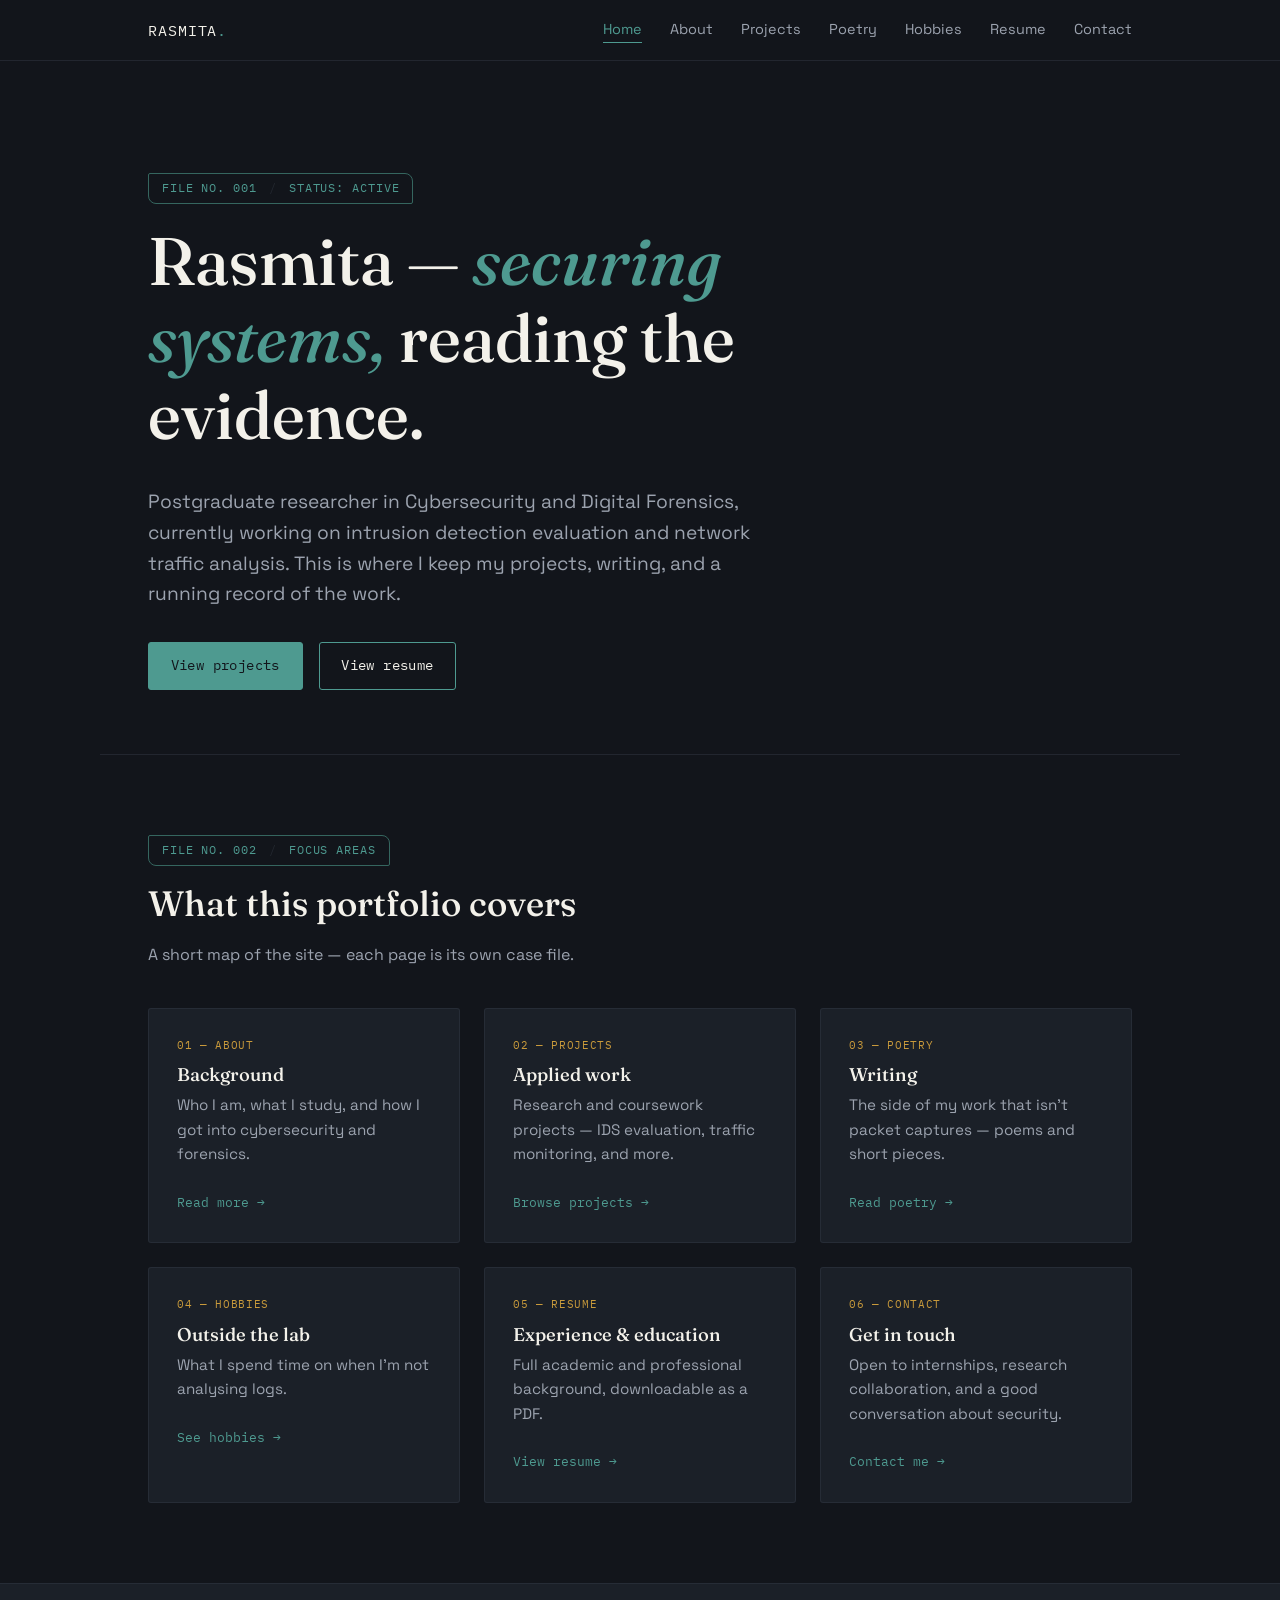
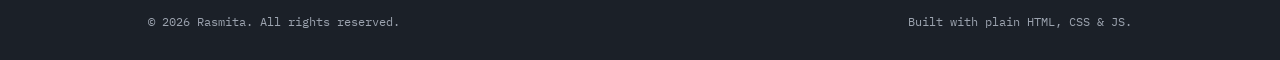
==== index.html @ 327a0df4 "Initial Commit" ====
<!DOCTYPE html>
<html lang="en">
<head>
  <meta charset="UTF-8">
  <meta name="viewport" content="width=device-width, initial-scale=1.0">
  <title>Rasmita — Cybersecurity & Digital Forensics</title>
  <meta name="description" content="Portfolio of Rasmita — postgraduate researcher in cybersecurity and digital forensics. Projects, writing, and background.">
  <link rel="icon" type="image/x-icon" href="favicon/favicon.ico">
  <link rel="stylesheet" href="css/style.css">
</head>
<body>

  <header class="site-header">
    <div class="wrap">
      <a href="index.html" class="logo-mark">RASMITA<span>.</span></a>
      <button class="nav-toggle" aria-expanded="false" aria-controls="nav-links">Menu</button>
      <ul class="nav-links" id="nav-links">
        <li><a href="index.html" aria-current="page">Home</a></li>
        <li><a href="about.html">About</a></li>
        <li><a href="projects.html">Projects</a></li>
        <li><a href="poetry.html">Poetry</a></li>
        <li><a href="hobbies.html">Hobbies</a></li>
        <li><a href="resume.html">Resume</a></li>
        <li><a href="contact.html">Contact</a></li>
      </ul>
    </div>
  </header>

  <main>
    <section class="hero wrap">
      <div class="case-tab">FILE NO. 001 <span class="divider">/</span> STATUS: ACTIVE</div>
      <h1>Rasmita — <em>securing systems,</em> reading the evidence.</h1>
      <p class="lede">
        Postgraduate researcher in Cybersecurity and Digital Forensics, currently working on intrusion
        detection evaluation and network traffic analysis. This is where I keep my projects, writing,
        and a running record of the work.
      </p>
      <div class="hero-actions">
        <a href="projects.html" class="btn btn-primary">View projects</a>
        <a href="resume.html" class="btn btn-ghost">View resume</a>
      </div>
    </section>

    <section class="section wrap">
      <div class="section-head reveal">
        <div class="case-tab">FILE NO. 002 <span class="divider">/</span> FOCUS AREAS</div>
        <h2>What this portfolio covers</h2>
        <p>A short map of the site — each page is its own case file.</p>
      </div>
      <div class="grid">
        <div class="card reveal">
          <div class="meta">01 — About</div>
          <h3>Background</h3>
          <p>Who I am, what I study, and how I got into cybersecurity and forensics.</p>
          <a href="about.html" class="card-link">Read more →</a>
        </div>
        <div class="card reveal">
          <div class="meta">02 — Projects</div>
          <h3>Applied work</h3>
          <p>Research and coursework projects — IDS evaluation, traffic monitoring, and more.</p>
          <a href="projects.html" class="card-link">Browse projects →</a>
        </div>
        <div class="card reveal">
          <div class="meta">03 — Poetry</div>
          <h3>Writing</h3>
          <p>The side of my work that isn't packet captures — poems and short pieces.</p>
          <a href="poetry.html" class="card-link">Read poetry →</a>
        </div>
        <div class="card reveal">
          <div class="meta">04 — Hobbies</div>
          <h3>Outside the lab</h3>
          <p>What I spend time on when I'm not analysing logs.</p>
          <a href="hobbies.html" class="card-link">See hobbies →</a>
        </div>
        <div class="card reveal">
          <div class="meta">05 — Resume</div>
          <h3>Experience & education</h3>
          <p>Full academic and professional background, downloadable as a PDF.</p>
          <a href="resume.html" class="card-link">View resume →</a>
        </div>
        <div class="card reveal">
          <div class="meta">06 — Contact</div>
          <h3>Get in touch</h3>
          <p>Open to internships, research collaboration, and a good conversation about security.</p>
          <a href="contact.html" class="card-link">Contact me →</a>
        </div>
      </div>
    </section>
  </main>

  <footer class="site-footer">
    <div class="wrap">
      <span>&copy; <span id="year"></span> Rasmita. All rights reserved.</span>
      <span>Built with plain HTML, CSS & JS.</span>
    </div>
  </footer>

  <script src="js/script.js"></script>
</body>
</html>
---- css/style.css ----
/* ======================================================================
   RASMITA — PORTFOLIO STYLESHEET
   Theme: "Case File" — a nod to forensics/investigation work, paired with
   a warm editorial serif for the creative side (poetry/hobbies).
   Edit the tokens in :root to re-theme the whole site from one place.
   ====================================================================== */

@import url('https://fonts.googleapis.com/css2?family=Fraunces:ital,opsz,wght@0,9..144,400;0,9..144,500;0,9..144,600;1,9..144,500&family=Space+Grotesk:wght@400;500;700&family=IBM+Plex+Mono:wght@400;500&display=swap');

:root {
  /* ---- Color tokens ---- */
  --ink: #12151B;          /* primary background */
  --ink-soft: #1B2028;      /* card / raised surface on dark */
  --paper: #F6F2E9;         /* warm background for creative pages */
  --paper-dim: #ECE5D5;     /* paper surface / card */
  --line: #33394480;        /* hairline on dark */
  --line-paper: #D9CFB8;    /* hairline on paper */
  --teal: #4E9A90;          /* primary accent */
  --teal-dim: #35665F;
  --amber: #C99A3B;         /* secondary / stamp accent */
  --text-hi: #F3F1EA;       /* high-contrast text on dark */
  --text-lo: #9CA3AF;       /* muted text on dark */
  --text-ink: #23262B;      /* body text on paper */
  --text-ink-muted: #5B5647;

  /* ---- Type tokens ---- */
  --font-display: 'Fraunces', Georgia, serif;
  --font-body: 'Space Grotesk', 'Segoe UI', sans-serif;
  --font-mono: 'IBM Plex Mono', 'Courier New', monospace;

  /* ---- Layout tokens ---- */
  --max-width: 1080px;
  --gutter: clamp(1.25rem, 4vw, 3rem);
  --radius: 3px;
}

/* ======================================================================
   RESET
   ====================================================================== */
*, *::before, *::after { box-sizing: border-box; }
html { scroll-behavior: smooth; }
body {
  margin: 0;
  background: var(--ink);
  color: var(--text-hi);
  font-family: var(--font-body);
  font-size: 16px;
  line-height: 1.6;
  -webkit-font-smoothing: antialiased;
}
img { max-width: 100%; display: block; }
a { color: inherit; text-decoration: none; }
ul { list-style: none; margin: 0; padding: 0; }
h1, h2, h3 { font-family: var(--font-display); font-weight: 500; line-height: 1.15; margin: 0 0 0.5em; }
p { margin: 0 0 1em; }

/* Respect reduced-motion preference */
@media (prefers-reduced-motion: reduce) {
  html { scroll-behavior: auto; }
  * { animation-duration: 0.01ms !important; transition-duration: 0.01ms !important; }
}

/* Visible keyboard focus everywhere */
a:focus-visible, button:focus-visible, input:focus-visible, textarea:focus-visible {
  outline: 2px solid var(--teal);
  outline-offset: 3px;
}

/* ======================================================================
   LAYOUT SHELL
   ====================================================================== */
.wrap {
  max-width: var(--max-width);
  margin-inline: auto;
  padding-inline: var(--gutter);
}

/* Page variant: pages that read as "paper" (poetry, hobbies) */
body.paper-page {
  background: var(--paper);
  color: var(--text-ink);
}
body.paper-page .site-header { background: var(--paper); border-bottom-color: var(--line-paper); }
body.paper-page .logo-mark { color: var(--text-ink); }
body.paper-page .nav-links a { color: var(--text-ink-muted); }
body.paper-page .nav-links a:hover,
body.paper-page .nav-links a[aria-current="page"] { color: var(--teal-dim); }
body.paper-page .site-footer { background: var(--paper-dim); color: var(--text-ink-muted); border-top-color: var(--line-paper); }

/* ======================================================================
   HEADER / NAV
   ====================================================================== */
.site-header {
  position: sticky;
  top: 0;
  z-index: 50;
  background: var(--ink);
  border-bottom: 1px solid var(--line);
}
.site-header .wrap {
  display: flex;
  align-items: center;
  justify-content: space-between;
  padding-block: 1.1rem;
}
.logo-mark {
  font-family: var(--font-mono);
  font-size: 0.95rem;
  letter-spacing: 0.06em;
  color: var(--text-hi);
}
.logo-mark span { color: var(--teal); }

.nav-links {
  display: flex;
  gap: 1.75rem;
  font-size: 0.9rem;
}
.nav-links a {
  color: var(--text-lo);
  padding-block: 0.25rem;
  border-bottom: 1px solid transparent;
  transition: color 0.15s ease, border-color 0.15s ease;
}
.nav-links a:hover { color: var(--text-hi); }
.nav-links a[aria-current="page"] {
  color: var(--teal);
  border-bottom-color: var(--teal);
}

.nav-toggle {
  display: none;
  background: none;
  border: 1px solid var(--line);
  border-radius: var(--radius);
  color: var(--text-hi);
  font-family: var(--font-mono);
  font-size: 0.85rem;
  padding: 0.4rem 0.7rem;
  cursor: pointer;
}

@media (max-width: 720px) {
  .nav-toggle { display: inline-block; }
  .nav-links {
    position: absolute;
    top: 100%;
    left: 0;
    right: 0;
    flex-direction: column;
    gap: 0;
    background: var(--ink);
    border-bottom: 1px solid var(--line);
    max-height: 0;
    overflow: hidden;
    transition: max-height 0.25s ease;
  }
  body.paper-page .nav-links { background: var(--paper); }
  .nav-links.is-open { max-height: 400px; }
  .nav-links a {
    padding: 0.9rem var(--gutter);
    border-bottom: 1px solid var(--line);
    display: block;
  }
}

/* ======================================================================
   SIGNATURE ELEMENT: "CASE TAB" — labels each section like an evidence
   folder tab. Used consistently across pages to tie the forensics theme
   into real structure (file no., status, dates) rather than decoration.
   ====================================================================== */
.case-tab {
  display: inline-flex;
  align-items: center;
  gap: 0.75rem;
  font-family: var(--font-mono);
  font-size: 0.72rem;
  letter-spacing: 0.08em;
  text-transform: uppercase;
  color: var(--teal);
  border: 1px solid var(--teal-dim);
  border-radius: 2px 8px 2px 8px;
  padding: 0.35rem 0.8rem;
  margin-bottom: 1.1rem;
}
body.paper-page .case-tab { color: var(--teal-dim); border-color: var(--teal-dim); }
.case-tab .divider { color: var(--line); }

/* ======================================================================
   HERO
   ====================================================================== */
.hero {
  padding-block: clamp(3.5rem, 10vw, 7rem) clamp(2.5rem, 6vw, 4rem);
  border-bottom: 1px solid var(--line);
}
.hero h1 {
  font-size: clamp(2.4rem, 6vw, 4.2rem);
  color: var(--text-hi);
  max-width: 14ch;
}
.hero h1 em {
  font-style: italic;
  color: var(--teal);
}
.hero .lede {
  font-size: clamp(1rem, 2vw, 1.2rem);
  color: var(--text-lo);
  max-width: 52ch;
  margin-top: 1rem;
}
.hero-actions {
  display: flex;
  flex-wrap: wrap;
  gap: 1rem;
  margin-top: 2rem;
}

/* ======================================================================
   BUTTONS
   ====================================================================== */
.btn {
  display: inline-flex;
  align-items: center;
  gap: 0.5rem;
  font-family: var(--font-mono);
  font-size: 0.85rem;
  letter-spacing: 0.03em;
  padding: 0.75rem 1.35rem;
  border-radius: var(--radius);
  border: 1px solid var(--teal);
  transition: background 0.15s ease, color 0.15s ease, transform 0.1s ease;
}
.btn-primary {
  background: var(--teal);
  color: var(--ink);
}
.btn-primary:hover { background: var(--teal-dim); border-color: var(--teal-dim); transform: translateY(-1px); }
.btn-ghost {
  background: transparent;
  color: var(--text-hi);
}
.btn-ghost:hover { border-color: var(--text-hi); transform: translateY(-1px); }
body.paper-page .btn-ghost { color: var(--text-ink); }

/* ======================================================================
   SECTIONS / GENERIC CONTENT BLOCKS
   ====================================================================== */
main { display: block; }

.section {
  padding-block: clamp(3rem, 7vw, 5rem);
  border-bottom: 1px solid var(--line);
}
body.paper-page .section { border-bottom-color: var(--line-paper); }
.section:last-of-type { border-bottom: none; }

.section-head { max-width: 60ch; margin-bottom: 2.5rem; }
.section-head h2 { font-size: clamp(1.6rem, 3.5vw, 2.2rem); }
.section-head p { color: var(--text-lo); }
body.paper-page .section-head p { color: var(--text-ink-muted); }

/* ======================================================================
   CARD GRID (projects, skills, hobbies)
   ====================================================================== */
.grid {
  display: grid;
  gap: 1.5rem;
  grid-template-columns: repeat(auto-fit, minmax(260px, 1fr));
}

.card {
  background: var(--ink-soft);
  border: 1px solid var(--line);
  border-radius: var(--radius);
  padding: 1.75rem;
  transition: border-color 0.15s ease, transform 0.15s ease;
}
.card:hover { border-color: var(--teal-dim); transform: translateY(-2px); }
body.paper-page .card { background: var(--paper-dim); border-color: var(--line-paper); }

.card .meta {
  font-family: var(--font-mono);
  font-size: 0.7rem;
  letter-spacing: 0.06em;
  text-transform: uppercase;
  color: var(--amber);
  margin-bottom: 0.6rem;
}
.card h3 { font-size: 1.15rem; margin-bottom: 0.5rem; }
.card p { color: var(--text-lo); font-size: 0.95rem; margin-bottom: 0.9rem; }
body.paper-page .card p { color: var(--text-ink-muted); }

.card .tags { display: flex; flex-wrap: wrap; gap: 0.4rem; }
.card .tags span {
  font-family: var(--font-mono);
  font-size: 0.68rem;
  border: 1px solid var(--line);
  border-radius: 20px;
  padding: 0.2rem 0.6rem;
  color: var(--text-lo);
}
body.paper-page .card .tags span { border-color: var(--line-paper); color: var(--text-ink-muted); }

.card-link {
  display: inline-flex;
  align-items: center;
  gap: 0.35rem;
  font-family: var(--font-mono);
  font-size: 0.8rem;
  color: var(--teal);
  margin-top: 0.75rem;
}
.card-link:hover { color: var(--teal-dim); text-decoration: underline; }

/* ======================================================================
   POETRY (paper page — excerpt cards)
   ====================================================================== */
.poem-card {
  background: var(--paper);
  border-left: 3px solid var(--teal-dim);
  padding: 1.5rem 1.75rem;
  margin-bottom: 1.75rem;
}
.poem-card h3 { font-size: 1.3rem; margin-bottom: 0.35rem; }
.poem-card .meta { font-family: var(--font-mono); font-size: 0.72rem; color: var(--text-ink-muted); margin-bottom: 0.9rem; }
.poem-card .excerpt {
  font-family: var(--font-display);
  font-style: italic;
  font-size: 1.05rem;
  line-height: 1.8;
  white-space: pre-line;
  color: var(--text-ink);
}

/* ======================================================================
   TIMELINE (resume / about)
   ====================================================================== */
.timeline { border-left: 1px solid var(--line); padding-left: 1.5rem; }
body.paper-page .timeline { border-left-color: var(--line-paper); }
.timeline-item { position: relative; padding-bottom: 2rem; }
.timeline-item:last-child { padding-bottom: 0; }
.timeline-item::before {
  content: '';
  position: absolute;
  left: -1.58rem;
  top: 0.35rem;
  width: 8px;
  height: 8px;
  border-radius: 50%;
  background: var(--teal);
}
.timeline-item .meta { font-family: var(--font-mono); font-size: 0.72rem; color: var(--amber); text-transform: uppercase; letter-spacing: 0.05em; margin-bottom: 0.3rem; }
.timeline-item h3 { font-size: 1.1rem; margin-bottom: 0.25rem; }
.timeline-item p { color: var(--text-lo); font-size: 0.95rem; }
body.paper-page .timeline-item p { color: var(--text-ink-muted); }

/* ======================================================================
   SKILLS LIST
   ====================================================================== */
.skill-bar { margin-bottom: 1.1rem; }
.skill-bar .label {
  display: flex;
  justify-content: space-between;
  font-family: var(--font-mono);
  font-size: 0.78rem;
  margin-bottom: 0.4rem;
  color: var(--text-lo);
}
.skill-bar .track {
  height: 6px;
  background: var(--ink-soft);
  border: 1px solid var(--line);
  border-radius: 20px;
  overflow: hidden;
}
.skill-bar .fill { height: 100%; background: var(--teal); }

/* ======================================================================
   CONTACT FORM
   ====================================================================== */
.form-grid { display: grid; gap: 1.25rem; max-width: 560px; }
.field label {
  display: block;
  font-family: var(--font-mono);
  font-size: 0.75rem;
  letter-spacing: 0.05em;
  text-transform: uppercase;
  color: var(--text-lo);
  margin-bottom: 0.4rem;
}
.field input, .field textarea {
  width: 100%;
  background: var(--ink-soft);
  border: 1px solid var(--line);
  border-radius: var(--radius);
  color: var(--text-hi);
  font-family: var(--font-body);
  font-size: 0.95rem;
  padding: 0.75rem 0.9rem;
}
.field input:focus, .field textarea:focus { border-color: var(--teal); }
.field textarea { resize: vertical; min-height: 140px; }

.contact-info {
  display: flex;
  flex-wrap: wrap;
  gap: 1.5rem;
  margin-top: 2.5rem;
  padding-top: 2rem;
  border-top: 1px solid var(--line);
}
.contact-info a {
  font-family: var(--font-mono);
  font-size: 0.85rem;
  color: var(--text-lo);
  border-bottom: 1px solid transparent;
}
.contact-info a:hover { color: var(--teal); border-color: var(--teal); }

/* ======================================================================
   FOOTER
   ====================================================================== */
.site-footer {
  background: var(--ink-soft);
  border-top: 1px solid var(--line);
  padding-block: 1.75rem;
  color: var(--text-lo);
  font-family: var(--font-mono);
  font-size: 0.78rem;
}
.site-footer .wrap {
  display: flex;
  flex-wrap: wrap;
  gap: 1rem;
  justify-content: space-between;
}

/* ======================================================================
   REVEAL-ON-SCROLL (subtle, orchestrated once per element — see script.js)
   ====================================================================== */
.reveal { opacity: 0; transform: translateY(14px); transition: opacity 0.5s ease, transform 0.5s ease; }
.reveal.is-visible { opacity: 1; transform: translateY(0); }
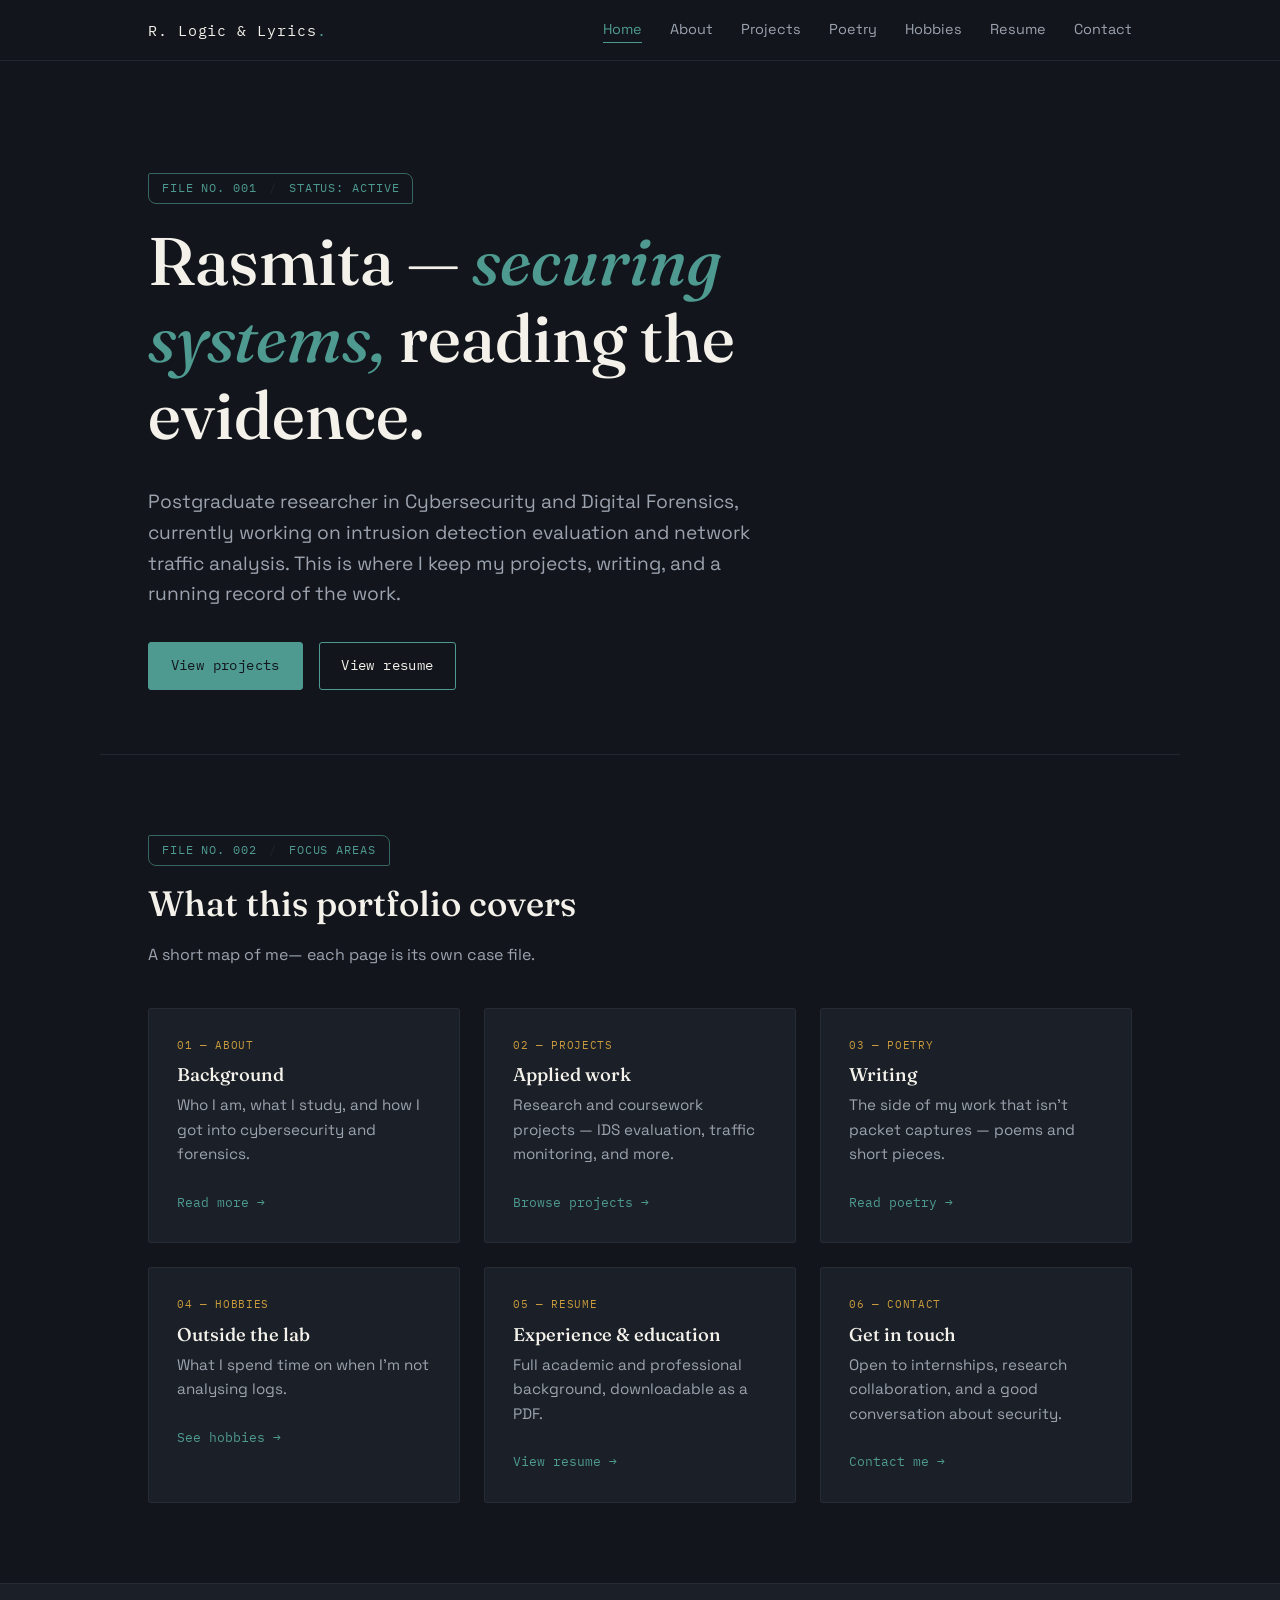
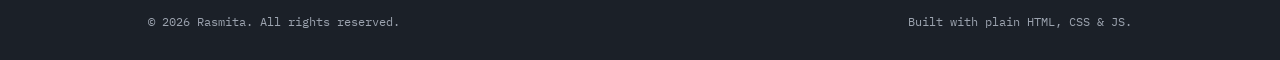
==== commit 396e1788: "Updated index:" ====
--- a/index.html
+++ b/index.html
@@ -12,7 +12,7 @@
 
   <header class="site-header">
     <div class="wrap">
-      <a href="index.html" class="logo-mark">RASMITA<span>.</span></a>
+      <a href="index.html" class="logo-mark">R. Logic & Lyrics<span>.</span></a>
       <button class="nav-toggle" aria-expanded="false" aria-controls="nav-links">Menu</button>
       <ul class="nav-links" id="nav-links">
         <li><a href="index.html" aria-current="page">Home</a></li>
@@ -45,7 +45,7 @@
       <div class="section-head reveal">
         <div class="case-tab">FILE NO. 002 <span class="divider">/</span> FOCUS AREAS</div>
         <h2>What this portfolio covers</h2>
-        <p>A short map of the site — each page is its own case file.</p>
+        <p>A short map of me— each page is its own case file.</p>
       </div>
       <div class="grid">
         <div class="card reveal">
